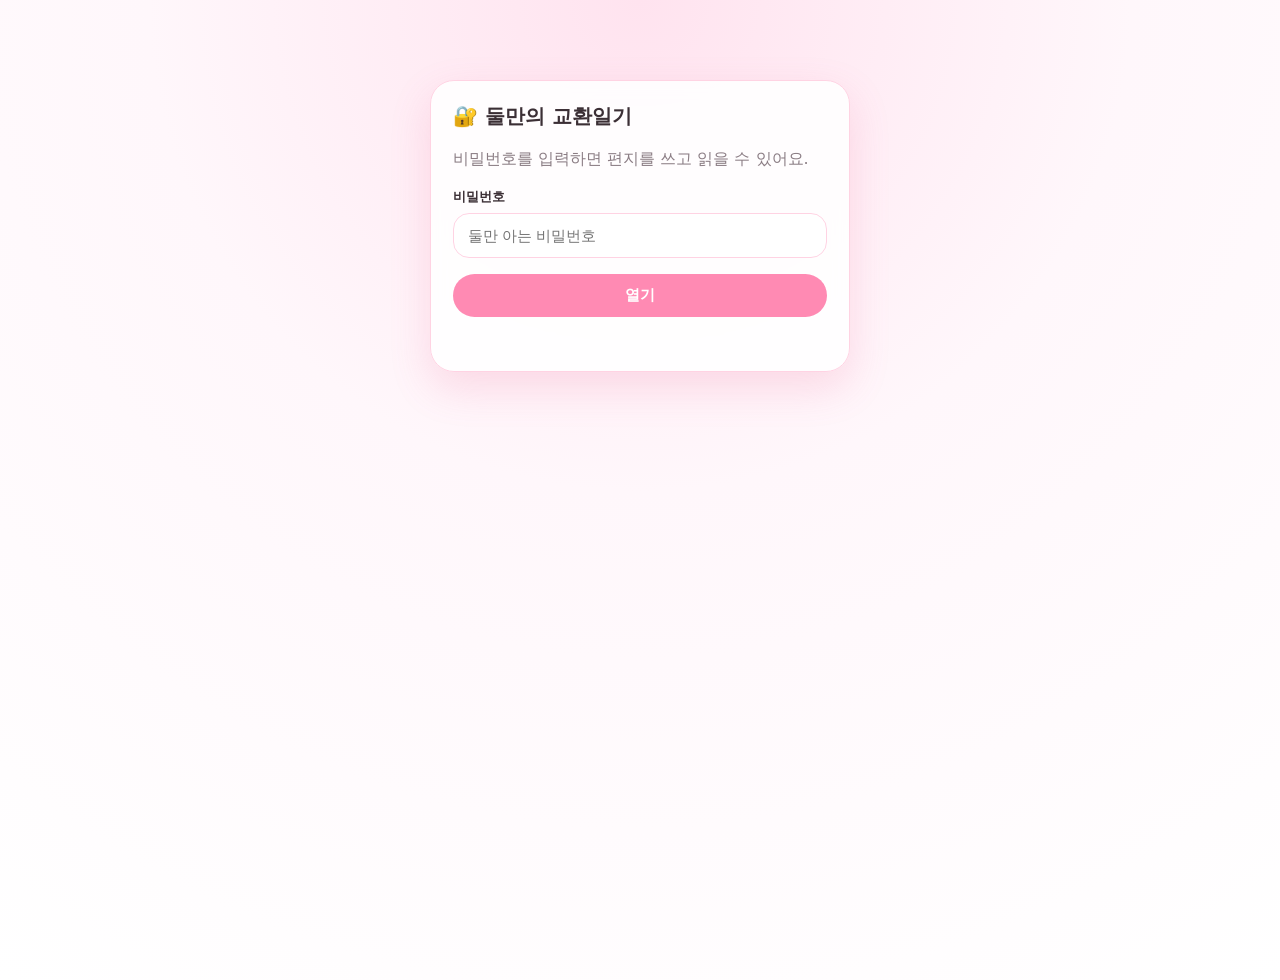
==== index.html @ 8d08efdd "Add files via upload" ====
<!doctype html>
<html lang="ko">
<head>
  <meta charset="UTF-8" />
  <meta name="viewport" content="width=device-width, initial-scale=1.0" />
  <title>예은 ♥ 준희 교환일기</title>
  <style>
    :root {
      --bg: #fff7fb;
      --card: #ffffff;
      --text: #3b2f35;
      --muted: #8b7d84;
      --pink: #ff8ab3;
      --pink-dark: #e85f91;
      --line: #ffd3e3;
      --shadow: 0 16px 40px rgba(232, 95, 145, 0.18);
    }

    * { box-sizing: border-box; }

    body {
      margin: 0;
      font-family: system-ui, -apple-system, BlinkMacSystemFont, "Segoe UI", sans-serif;
      background: radial-gradient(circle at top, #ffe3ef 0, var(--bg) 42%, #fff 100%);
      color: var(--text);
      min-height: 100vh;
    }

    header {
      padding: 34px 18px 18px;
      text-align: center;
    }

    header h1 {
      margin: 0;
      font-size: 28px;
      letter-spacing: -0.5px;
    }

    header p {
      margin: 10px 0 0;
      color: var(--muted);
      font-size: 14px;
    }

    .wrap {
      width: min(920px, calc(100% - 28px));
      margin: 0 auto 60px;
      display: grid;
      grid-template-columns: 1fr 1fr;
      gap: 18px;
    }

    .card {
      background: rgba(255, 255, 255, 0.88);
      border: 1px solid var(--line);
      border-radius: 24px;
      box-shadow: var(--shadow);
      padding: 22px;
      backdrop-filter: blur(8px);
    }

    .card h2 {
      margin: 0 0 16px;
      font-size: 20px;
    }

    label {
      display: block;
      font-weight: 700;
      font-size: 13px;
      margin: 14px 0 7px;
    }

    input, textarea, select {
      width: 100%;
      border: 1px solid var(--line);
      border-radius: 16px;
      padding: 13px 14px;
      font-size: 15px;
      color: var(--text);
      background: #fff;
      outline: none;
    }

    textarea {
      min-height: 220px;
      resize: vertical;
      line-height: 1.7;
    }

    input:focus, textarea:focus, select:focus {
      border-color: var(--pink);
      box-shadow: 0 0 0 4px rgba(255, 138, 179, 0.18);
    }

    button {
      border: 0;
      border-radius: 999px;
      padding: 12px 18px;
      font-weight: 800;
      cursor: pointer;
      font-size: 15px;
      transition: transform 0.15s ease, opacity 0.15s ease;
    }

    button:hover { transform: translateY(-1px); }
    button:disabled { opacity: 0.55; cursor: not-allowed; transform: none; }

    .primary {
      background: var(--pink);
      color: white;
      width: 100%;
      margin-top: 16px;
    }

    .ghost {
      background: #fff0f6;
      color: var(--pink-dark);
      border: 1px solid var(--line);
    }

    .row {
      display: flex;
      gap: 10px;
      align-items: center;
    }

    .row > * { flex: 1; }

    .status {
      margin-top: 12px;
      color: var(--muted);
      font-size: 13px;
      min-height: 20px;
    }

    .letters {
      display: flex;
      flex-direction: column;
      gap: 12px;
    }

    .letter-item {
      border: 1px solid var(--line);
      background: #fff;
      border-radius: 18px;
      padding: 15px;
      cursor: pointer;
    }

    .letter-item strong {
      display: block;
      margin-bottom: 5px;
      font-size: 16px;
    }

    .letter-meta {
      color: var(--muted);
      font-size: 12px;
    }

    dialog {
      border: 1px solid var(--line);
      border-radius: 24px;
      width: min(560px, calc(100% - 26px));
      padding: 0;
      box-shadow: var(--shadow);
    }

    dialog::backdrop { background: rgba(59, 47, 53, 0.28); }

    .modal {
      padding: 24px;
      background: #fff;
      border-radius: 24px;
    }

    .modal h3 {
      margin: 0 0 8px;
      font-size: 22px;
    }

    .modal .body {
      white-space: pre-wrap;
      line-height: 1.8;
      margin-top: 18px;
      background: #fff7fb;
      border: 1px solid var(--line);
      padding: 16px;
      border-radius: 18px;
    }

    .empty {
      color: var(--muted);
      text-align: center;
      padding: 34px 12px;
      border: 1px dashed var(--line);
      border-radius: 18px;
      background: #fffafd;
    }

    .top-actions {
      display: flex;
      justify-content: space-between;
      align-items: center;
      gap: 10px;
      margin-bottom: 16px;
    }

    .password-box {
      width: min(420px, calc(100% - 28px));
      margin: 80px auto;
    }

    .hidden { display: none; }

    @media (max-width: 760px) {
      .wrap { grid-template-columns: 1fr; }
      header h1 { font-size: 24px; }
    }
  </style>
</head>
<body>
  <section id="login" class="card password-box">
    <h2>🔐 둘만의 교환일기</h2>
    <p style="color: var(--muted); line-height: 1.6;">비밀번호를 입력하면 편지를 쓰고 읽을 수 있어요.</p>
    <label for="password">비밀번호</label>
    <input id="password" type="password" placeholder="둘만 아는 비밀번호" />
    <button class="primary" onclick="login()">열기</button>
    <div id="loginStatus" class="status"></div>
  </section>

  <main id="app" class="hidden">
    <header>
      <h1>💌 예은 ♥ 준희 교환일기</h1>
      <p>오늘의 마음을 편지처럼 남겨두기</p>
    </header>

    <section class="wrap">
      <div class="card">
        <h2>✍️ 편지 쓰기</h2>

        <div class="row">
          <div>
            <label for="writer">작성자</label>
            <select id="writer">
              <option value="예은">예은</option>
              <option value="준희">준희</option>
            </select>
          </div>
          <div>
            <label for="mood">오늘 기분</label>
            <input id="mood" placeholder="예: 보고싶음" />
          </div>
        </div>

        <label for="title">제목</label>
        <input id="title" placeholder="오늘 편지 제목" />

        <label for="content">내용</label>
        <textarea id="content" placeholder="여기에 편지를 써줘"></textarea>

        <button id="saveBtn" class="primary" onclick="saveLetter()">저장하기</button>
        <div id="saveStatus" class="status"></div>
      </div>

      <div class="card">
        <div class="top-actions">
          <h2 style="margin:0;">☷ 편지 목록</h2>
          <button class="ghost" onclick="loadLetters()">새로고침</button>
        </div>
        <div id="letters" class="letters">
          <div class="empty">아직 편지가 없어요.</div>
        </div>
      </div>
    </section>
  </main>

  <dialog id="letterDialog">
    <div class="modal">
      <h3 id="modalTitle"></h3>
      <div id="modalMeta" class="letter-meta"></div>
      <div id="modalBody" class="body"></div>
      <button class="primary" onclick="document.getElementById('letterDialog').close()">닫기</button>
    </div>
  </dialog>

  <script>
    // 1) 아래 주소를 Apps Script 배포 URL로 바꿔주세요.
    const API_URL = "여기에_Apps_Script_웹앱_URL_붙여넣기";

    // 2) 둘만 아는 비밀번호로 바꿔주세요.
    const PASSWORD = "0618";

    const $ = (id) => document.getElementById(id);

    function login() {
      if ($("password").value === PASSWORD) {
        $("login").classList.add("hidden");
        $("app").classList.remove("hidden");
        loadLetters();
      } else {
        $("loginStatus").textContent = "비밀번호가 달라요 ㅠㅠ";
      }
    }

    $("password").addEventListener("keydown", (e) => {
      if (e.key === "Enter") login();
    });

    async function saveLetter() {
      const writer = $("writer").value.trim();
      const mood = $("mood").value.trim();
      const title = $("title").value.trim();
      const content = $("content").value.trim();

      if (!title || !content) {
        $("saveStatus").textContent = "제목이랑 내용을 둘 다 적어줘!";
        return;
      }

      if (!API_URL.includes("script.google.com")) {
        $("saveStatus").textContent = "먼저 API_URL에 Apps Script 주소를 넣어야 해요.";
        return;
      }

      $("saveBtn").disabled = true;
      $("saveStatus").textContent = "저장 중...";

      try {
        const res = await fetch(API_URL, {
          method: "POST",
          mode: "cors",
          headers: { "Content-Type": "text/plain;charset=utf-8" },
          body: JSON.stringify({ writer, mood, title, content })
        });

        const data = await res.json();
        if (!data.ok) throw new Error(data.message || "저장 실패");

        $("title").value = "";
        $("content").value = "";
        $("mood").value = "";
        $("saveStatus").textContent = "저장 완료 💗";
        await loadLetters();
      } catch (err) {
        $("saveStatus").textContent = "저장에 실패했어요. Apps Script 설정을 확인해줘.";
      } finally {
        $("saveBtn").disabled = false;
      }
    }

    async function loadLetters() {
      const box = $("letters");

      if (!API_URL.includes("script.google.com")) {
        box.innerHTML = `<div class="empty">API_URL을 넣으면 편지 목록이 보여요.</div>`;
        return;
      }

      box.innerHTML = `<div class="empty">불러오는 중...</div>`;

      try {
        const res = await fetch(API_URL);
        const data = await res.json();
        const letters = data.letters || [];

        if (letters.length === 0) {
          box.innerHTML = `<div class="empty">아직 편지가 없어요.</div>`;
          return;
        }

        box.innerHTML = "";
        letters.reverse().forEach((letter) => {
          const item = document.createElement("div");
          item.className = "letter-item";
          item.innerHTML = `
            <strong>✉️ ${escapeHtml(letter.title)}</strong>
            <div class="letter-meta">${escapeHtml(letter.writer)} · ${formatDate(letter.date)} ${letter.mood ? "· " + escapeHtml(letter.mood) : ""}</div>
          `;
          item.onclick = () => openLetter(letter);
          box.appendChild(item);
        });
      } catch (err) {
        box.innerHTML = `<div class="empty">편지를 불러오지 못했어요.</div>`;
      }
    }

    function openLetter(letter) {
      $("modalTitle").textContent = `✉️ ${letter.title}`;
      $("modalMeta").textContent = `${letter.writer} · ${formatDate(letter.date)}${letter.mood ? " · " + letter.mood : ""}`;
      $("modalBody").textContent = letter.content;
      $("letterDialog").showModal();
    }

    function formatDate(value) {
      if (!value) return "";
      const d = new Date(value);
      if (Number.isNaN(d.getTime())) return value;
      return d.toLocaleString("ko-KR", {
        year: "numeric",
        month: "2-digit",
        day: "2-digit",
        hour: "2-digit",
        minute: "2-digit"
      });
    }

    function escapeHtml(str = "") {
      return String(str)
        .replaceAll("&", "&amp;")
        .replaceAll("<", "&lt;")
        .replaceAll(">", "&gt;")
        .replaceAll('"', "&quot;")
        .replaceAll("'", "&#039;");
    }
  </script>
</body>
</html>
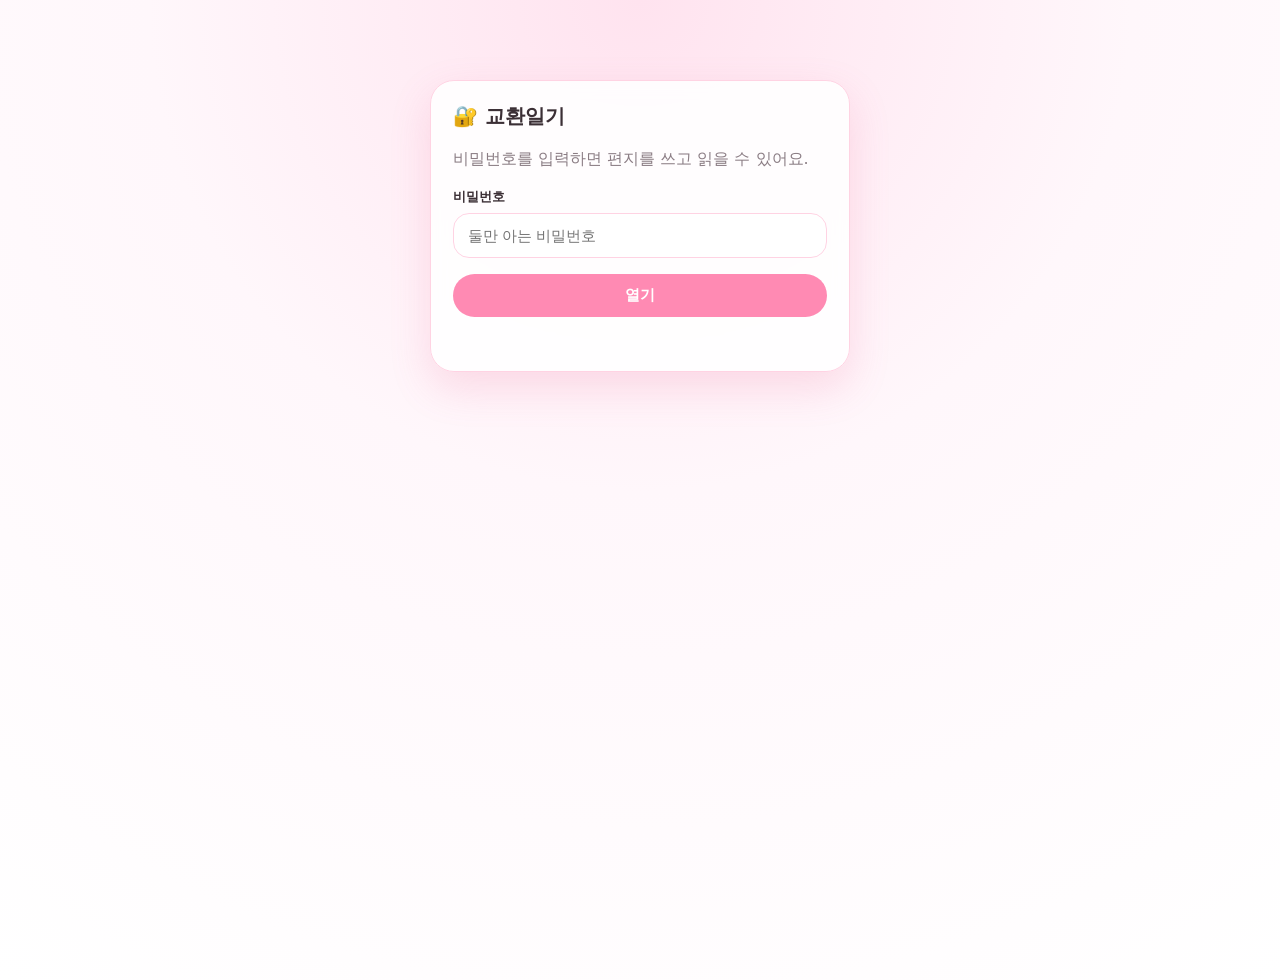
==== commit 99e42be6: "Update index.html" ====
--- a/index.html
+++ b/index.html
@@ -3,7 +3,7 @@
 <head>
   <meta charset="UTF-8" />
   <meta name="viewport" content="width=device-width, initial-scale=1.0" />
-  <title>예은 ♥ 준희 교환일기</title>
+  <title>교환일기</title>
   <style>
     :root {
       --bg: #fff7fb;
@@ -223,7 +223,7 @@
 </head>
 <body>
   <section id="login" class="card password-box">
-    <h2>🔐 둘만의 교환일기</h2>
+    <h2>🔐 교환일기</h2>
     <p style="color: var(--muted); line-height: 1.6;">비밀번호를 입력하면 편지를 쓰고 읽을 수 있어요.</p>
     <label for="password">비밀번호</label>
     <input id="password" type="password" placeholder="둘만 아는 비밀번호" />
@@ -233,8 +233,8 @@
 
   <main id="app" class="hidden">
     <header>
-      <h1>💌 예은 ♥ 준희 교환일기</h1>
-      <p>오늘의 마음을 편지처럼 남겨두기</p>
+      <h1>💌 교환일기</h1>
+     
     </header>
 
     <section class="wrap">
@@ -259,7 +259,7 @@
         <input id="title" placeholder="오늘 편지 제목" />
 
         <label for="content">내용</label>
-        <textarea id="content" placeholder="여기에 편지를 써줘"></textarea>
+        <textarea id="content" placeholder="여기에 편지를 써주새용"></textarea>
 
         <button id="saveBtn" class="primary" onclick="saveLetter()">저장하기</button>
         <div id="saveStatus" class="status"></div>
@@ -288,10 +288,10 @@
 
   <script>
     // 1) 아래 주소를 Apps Script 배포 URL로 바꿔주세요.
-    const API_URL = "여기에_Apps_Script_웹앱_URL_붙여넣기";
+    const API_URL = "https://script.google.com/macros/s/AKfycbyynvVXpUrsFe2iYRCRnxsa_nQRCQSwpBVpnnAiaPPdV8CN2cTUAwvmNbiX4s_1prccOw/exec";
 
     // 2) 둘만 아는 비밀번호로 바꿔주세요.
-    const PASSWORD = "0618";
+    const PASSWORD = "0418";
 
     const $ = (id) => document.getElementById(id);
 
@@ -316,7 +316,7 @@
       const content = $("content").value.trim();
 
       if (!title || !content) {
-        $("saveStatus").textContent = "제목이랑 내용을 둘 다 적어줘!";
+        $("saveStatus").textContent = "제목이랑 내용을 둘 다 적어주용";
         return;
       }
 
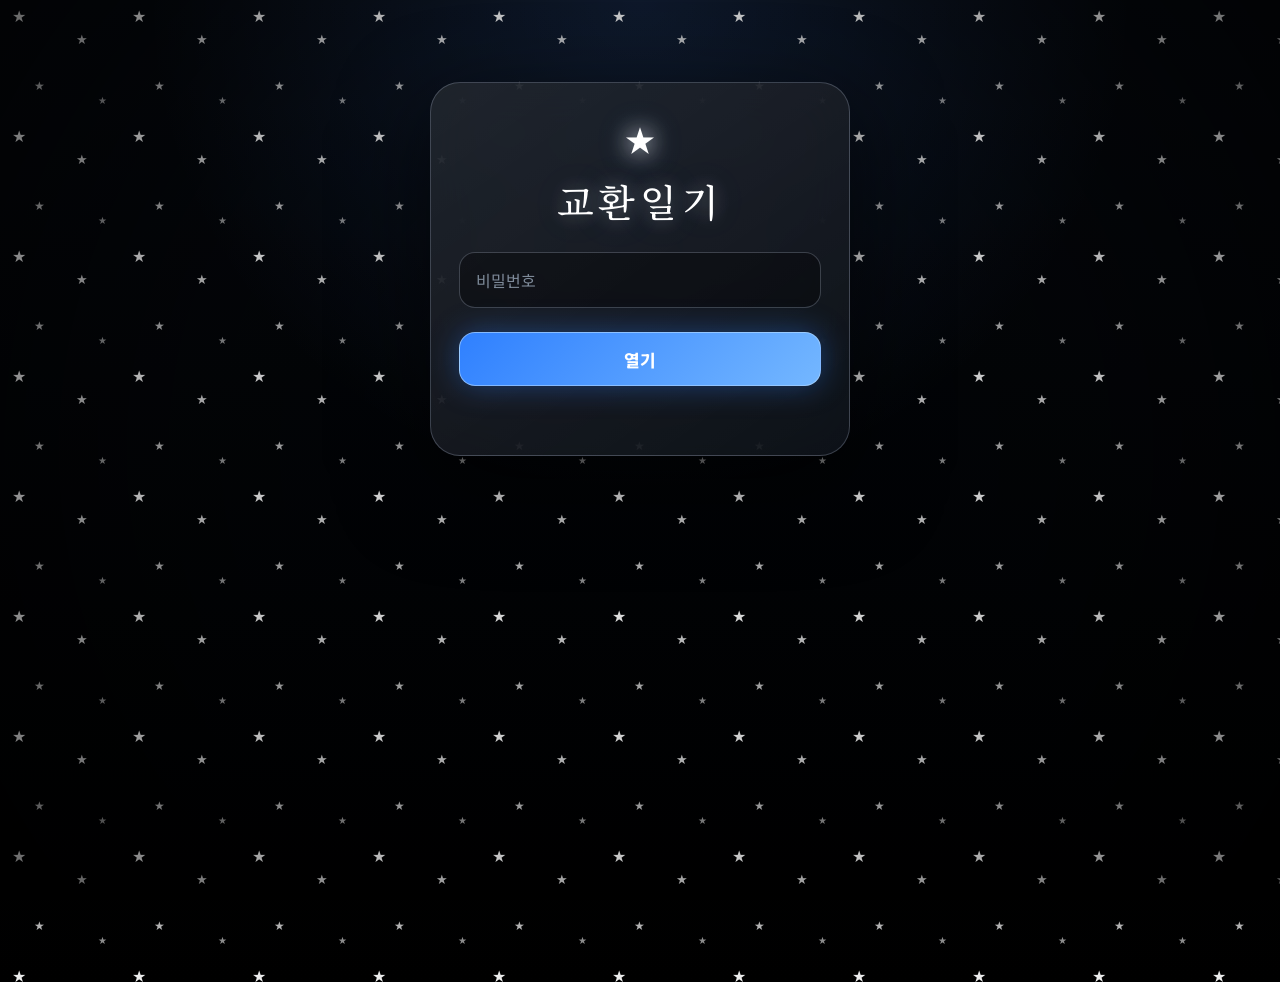
==== commit bc6bba41: "Add files via upload" ====
--- a/index.html
+++ b/index.html
@@ -4,244 +4,31 @@
   <meta charset="UTF-8" />
   <meta name="viewport" content="width=device-width, initial-scale=1.0" />
   <title>교환일기</title>
-  <style>
-    :root {
-      --bg: #fff7fb;
-      --card: #ffffff;
-      --text: #3b2f35;
-      --muted: #8b7d84;
-      --pink: #ff8ab3;
-      --pink-dark: #e85f91;
-      --line: #ffd3e3;
-      --shadow: 0 16px 40px rgba(232, 95, 145, 0.18);
-    }
-
-    * { box-sizing: border-box; }
-
-    body {
-      margin: 0;
-      font-family: system-ui, -apple-system, BlinkMacSystemFont, "Segoe UI", sans-serif;
-      background: radial-gradient(circle at top, #ffe3ef 0, var(--bg) 42%, #fff 100%);
-      color: var(--text);
-      min-height: 100vh;
-    }
-
-    header {
-      padding: 34px 18px 18px;
-      text-align: center;
-    }
-
-    header h1 {
-      margin: 0;
-      font-size: 28px;
-      letter-spacing: -0.5px;
-    }
-
-    header p {
-      margin: 10px 0 0;
-      color: var(--muted);
-      font-size: 14px;
-    }
-
-    .wrap {
-      width: min(920px, calc(100% - 28px));
-      margin: 0 auto 60px;
-      display: grid;
-      grid-template-columns: 1fr 1fr;
-      gap: 18px;
-    }
-
-    .card {
-      background: rgba(255, 255, 255, 0.88);
-      border: 1px solid var(--line);
-      border-radius: 24px;
-      box-shadow: var(--shadow);
-      padding: 22px;
-      backdrop-filter: blur(8px);
-    }
-
-    .card h2 {
-      margin: 0 0 16px;
-      font-size: 20px;
-    }
-
-    label {
-      display: block;
-      font-weight: 700;
-      font-size: 13px;
-      margin: 14px 0 7px;
-    }
-
-    input, textarea, select {
-      width: 100%;
-      border: 1px solid var(--line);
-      border-radius: 16px;
-      padding: 13px 14px;
-      font-size: 15px;
-      color: var(--text);
-      background: #fff;
-      outline: none;
-    }
-
-    textarea {
-      min-height: 220px;
-      resize: vertical;
-      line-height: 1.7;
-    }
-
-    input:focus, textarea:focus, select:focus {
-      border-color: var(--pink);
-      box-shadow: 0 0 0 4px rgba(255, 138, 179, 0.18);
-    }
-
-    button {
-      border: 0;
-      border-radius: 999px;
-      padding: 12px 18px;
-      font-weight: 800;
-      cursor: pointer;
-      font-size: 15px;
-      transition: transform 0.15s ease, opacity 0.15s ease;
-    }
-
-    button:hover { transform: translateY(-1px); }
-    button:disabled { opacity: 0.55; cursor: not-allowed; transform: none; }
-
-    .primary {
-      background: var(--pink);
-      color: white;
-      width: 100%;
-      margin-top: 16px;
-    }
-
-    .ghost {
-      background: #fff0f6;
-      color: var(--pink-dark);
-      border: 1px solid var(--line);
-    }
-
-    .row {
-      display: flex;
-      gap: 10px;
-      align-items: center;
-    }
-
-    .row > * { flex: 1; }
-
-    .status {
-      margin-top: 12px;
-      color: var(--muted);
-      font-size: 13px;
-      min-height: 20px;
-    }
-
-    .letters {
-      display: flex;
-      flex-direction: column;
-      gap: 12px;
-    }
-
-    .letter-item {
-      border: 1px solid var(--line);
-      background: #fff;
-      border-radius: 18px;
-      padding: 15px;
-      cursor: pointer;
-    }
-
-    .letter-item strong {
-      display: block;
-      margin-bottom: 5px;
-      font-size: 16px;
-    }
-
-    .letter-meta {
-      color: var(--muted);
-      font-size: 12px;
-    }
-
-    dialog {
-      border: 1px solid var(--line);
-      border-radius: 24px;
-      width: min(560px, calc(100% - 26px));
-      padding: 0;
-      box-shadow: var(--shadow);
-    }
-
-    dialog::backdrop { background: rgba(59, 47, 53, 0.28); }
-
-    .modal {
-      padding: 24px;
-      background: #fff;
-      border-radius: 24px;
-    }
-
-    .modal h3 {
-      margin: 0 0 8px;
-      font-size: 22px;
-    }
-
-    .modal .body {
-      white-space: pre-wrap;
-      line-height: 1.8;
-      margin-top: 18px;
-      background: #fff7fb;
-      border: 1px solid var(--line);
-      padding: 16px;
-      border-radius: 18px;
-    }
-
-    .empty {
-      color: var(--muted);
-      text-align: center;
-      padding: 34px 12px;
-      border: 1px dashed var(--line);
-      border-radius: 18px;
-      background: #fffafd;
-    }
-
-    .top-actions {
-      display: flex;
-      justify-content: space-between;
-      align-items: center;
-      gap: 10px;
-      margin-bottom: 16px;
-    }
-
-    .password-box {
-      width: min(420px, calc(100% - 28px));
-      margin: 80px auto;
-    }
-
-    .hidden { display: none; }
-
-    @media (max-width: 760px) {
-      .wrap { grid-template-columns: 1fr; }
-      header h1 { font-size: 24px; }
-    }
-  </style>
+  <link rel="stylesheet" href="style.css" />
 </head>
 <body>
-  <section id="login" class="card password-box">
-    <h2>🔐 교환일기</h2>
-    <p style="color: var(--muted); line-height: 1.6;">비밀번호를 입력하면 편지를 쓰고 읽을 수 있어요.</p>
-    <label for="password">비밀번호</label>
-    <input id="password" type="password" placeholder="둘만 아는 비밀번호" />
+  <section id="login" class="login-card">
+    <div class="mini-star">★</div>
+    <h1>교환일기</h1>
+    <input id="password" type="password" placeholder="비밀번호" autocomplete="off" />
     <button class="primary" onclick="login()">열기</button>
     <div id="loginStatus" class="status"></div>
   </section>
 
-  <main id="app" class="hidden">
-    <header>
-      <h1>💌 교환일기</h1>
-     
+  <main id="app" class="page hidden">
+    <header class="hero">
+      <div class="mini-star">★</div>
+      <h1>교환일기</h1>
     </header>
 
-    <section class="wrap">
-      <div class="card">
-        <h2>✍️ 편지 쓰기</h2>
+    <section class="grid">
+      <article class="panel write-panel">
+        <div class="panel-head">
+          <h2>편지 쓰기</h2>
+          <span>✦</span>
+        </div>
 
-        <div class="row">
+        <div class="two-col">
           <div>
             <label for="writer">작성자</label>
             <select id="writer">
@@ -256,165 +43,43 @@
         </div>
 
         <label for="title">제목</label>
-        <input id="title" placeholder="오늘 편지 제목" />
+        <input id="title" placeholder="제목을 입력해주세요" />
 
         <label for="content">내용</label>
-        <textarea id="content" placeholder="여기에 편지를 써주새용"></textarea>
+        <textarea id="content" placeholder="오늘의 이야기를 적어보세요"></textarea>
 
-        <button id="saveBtn" class="primary" onclick="saveLetter()">저장하기</button>
+        <button id="saveBtn" class="primary" onclick="saveLetter()">편지 보내기</button>
         <div id="saveStatus" class="status"></div>
-      </div>
+      </article>
 
-      <div class="card">
-        <div class="top-actions">
-          <h2 style="margin:0;">☷ 편지 목록</h2>
-          <button class="ghost" onclick="loadLetters()">새로고침</button>
+      <article class="panel list-panel">
+        <div class="panel-head">
+          <h2>편지 목록</h2>
+          <button class="icon-btn" onclick="loadLetters()" title="새로고침">↻</button>
         </div>
+
         <div id="letters" class="letters">
           <div class="empty">아직 편지가 없어요.</div>
         </div>
-      </div>
+        <div id="count" class="count"></div>
+      </article>
     </section>
+
+    <footer>© 2026 교환일기</footer>
   </main>
 
   <dialog id="letterDialog">
     <div class="modal">
       <h3 id="modalTitle"></h3>
       <div id="modalMeta" class="letter-meta"></div>
-      <div id="modalBody" class="body"></div>
-      <button class="primary" onclick="document.getElementById('letterDialog').close()">닫기</button>
+      <div id="modalBody" class="modal-body"></div>
+      <div class="modal-actions">
+        <button class="secondary" onclick="document.getElementById('letterDialog').close()">닫기</button>
+        <button id="modalDeleteBtn" class="danger">삭제하기</button>
+      </div>
     </div>
   </dialog>
 
-  <script>
-    // 1) 아래 주소를 Apps Script 배포 URL로 바꿔주세요.
-    const API_URL = "https://script.google.com/macros/s/AKfycbyynvVXpUrsFe2iYRCRnxsa_nQRCQSwpBVpnnAiaPPdV8CN2cTUAwvmNbiX4s_1prccOw/exec";
-
-    // 2) 둘만 아는 비밀번호로 바꿔주세요.
-    const PASSWORD = "0418";
-
-    const $ = (id) => document.getElementById(id);
-
-    function login() {
-      if ($("password").value === PASSWORD) {
-        $("login").classList.add("hidden");
-        $("app").classList.remove("hidden");
-        loadLetters();
-      } else {
-        $("loginStatus").textContent = "비밀번호가 달라요 ㅠㅠ";
-      }
-    }
-
-    $("password").addEventListener("keydown", (e) => {
-      if (e.key === "Enter") login();
-    });
-
-    async function saveLetter() {
-      const writer = $("writer").value.trim();
-      const mood = $("mood").value.trim();
-      const title = $("title").value.trim();
-      const content = $("content").value.trim();
-
-      if (!title || !content) {
-        $("saveStatus").textContent = "제목이랑 내용을 둘 다 적어주용";
-        return;
-      }
-
-      if (!API_URL.includes("script.google.com")) {
-        $("saveStatus").textContent = "먼저 API_URL에 Apps Script 주소를 넣어야 해요.";
-        return;
-      }
-
-      $("saveBtn").disabled = true;
-      $("saveStatus").textContent = "저장 중...";
-
-      try {
-        const res = await fetch(API_URL, {
-          method: "POST",
-          mode: "cors",
-          headers: { "Content-Type": "text/plain;charset=utf-8" },
-          body: JSON.stringify({ writer, mood, title, content })
-        });
-
-        const data = await res.json();
-        if (!data.ok) throw new Error(data.message || "저장 실패");
-
-        $("title").value = "";
-        $("content").value = "";
-        $("mood").value = "";
-        $("saveStatus").textContent = "저장 완료 💗";
-        await loadLetters();
-      } catch (err) {
-        $("saveStatus").textContent = "저장에 실패했어요. Apps Script 설정을 확인해줘.";
-      } finally {
-        $("saveBtn").disabled = false;
-      }
-    }
-
-    async function loadLetters() {
-      const box = $("letters");
-
-      if (!API_URL.includes("script.google.com")) {
-        box.innerHTML = `<div class="empty">API_URL을 넣으면 편지 목록이 보여요.</div>`;
-        return;
-      }
-
-      box.innerHTML = `<div class="empty">불러오는 중...</div>`;
-
-      try {
-        const res = await fetch(API_URL);
-        const data = await res.json();
-        const letters = data.letters || [];
-
-        if (letters.length === 0) {
-          box.innerHTML = `<div class="empty">아직 편지가 없어요.</div>`;
-          return;
-        }
-
-        box.innerHTML = "";
-        letters.reverse().forEach((letter) => {
-          const item = document.createElement("div");
-          item.className = "letter-item";
-          item.innerHTML = `
-            <strong>✉️ ${escapeHtml(letter.title)}</strong>
-            <div class="letter-meta">${escapeHtml(letter.writer)} · ${formatDate(letter.date)} ${letter.mood ? "· " + escapeHtml(letter.mood) : ""}</div>
-          `;
-          item.onclick = () => openLetter(letter);
-          box.appendChild(item);
-        });
-      } catch (err) {
-        box.innerHTML = `<div class="empty">편지를 불러오지 못했어요.</div>`;
-      }
-    }
-
-    function openLetter(letter) {
-      $("modalTitle").textContent = `✉️ ${letter.title}`;
-      $("modalMeta").textContent = `${letter.writer} · ${formatDate(letter.date)}${letter.mood ? " · " + letter.mood : ""}`;
-      $("modalBody").textContent = letter.content;
-      $("letterDialog").showModal();
-    }
-
-    function formatDate(value) {
-      if (!value) return "";
-      const d = new Date(value);
-      if (Number.isNaN(d.getTime())) return value;
-      return d.toLocaleString("ko-KR", {
-        year: "numeric",
-        month: "2-digit",
-        day: "2-digit",
-        hour: "2-digit",
-        minute: "2-digit"
-      });
-    }
-
-    function escapeHtml(str = "") {
-      return String(str)
-        .replaceAll("&", "&amp;")
-        .replaceAll("<", "&lt;")
-        .replaceAll(">", "&gt;")
-        .replaceAll('"', "&quot;")
-        .replaceAll("'", "&#039;");
-    }
-  </script>
+  <script src="script.js"></script>
 </body>
 </html>
--- a/style.css
+++ b/style.css
@@ -0,0 +1,363 @@
+@import url('https://fonts.googleapis.com/css2?family=Noto+Serif+KR:wght@400;500;600;700&family=Gowun+Batang:wght@400;700&family=Noto+Sans+KR:wght@400;500;700;800&display=swap');
+
+:root {
+  --bg: #020304;
+  --panel: rgba(10, 15, 22, 0.78);
+  --panel-strong: rgba(12, 19, 29, 0.92);
+  --text: #f5f7fb;
+  --muted: #9eaabc;
+  --blue: #74b7ff;
+  --blue-deep: #2f80ff;
+  --line: rgba(215, 229, 255, 0.22);
+  --danger: #ff7281;
+  --shadow: 0 28px 90px rgba(0, 0, 0, 0.62);
+}
+
+* {
+  box-sizing: border-box;
+  -webkit-tap-highlight-color: transparent;
+}
+
+html, body {
+  margin: 0;
+  min-height: 100%;
+}
+
+body {
+  min-height: 100vh;
+  color: var(--text);
+  font-family: "Noto Sans KR", system-ui, sans-serif;
+  background-color: var(--bg);
+  background-image:
+    url("data:image/svg+xml,%3Csvg width='120' height='120' viewBox='0 0 120 120' xmlns='http://www.w3.org/2000/svg'%3E%3Ctext x='12' y='22' font-size='16' fill='%23ffffff' fill-opacity='.92'%3E%E2%98%85%3C/text%3E%3Ctext x='76' y='44' font-size='13' fill='%23ffffff' fill-opacity='.78'%3E%E2%98%85%3C/text%3E%3Ctext x='34' y='90' font-size='12' fill='%23ffffff' fill-opacity='.70'%3E%E2%98%85%3C/text%3E%3Ctext x='98' y='104' font-size='10' fill='%23ffffff' fill-opacity='.55'%3E%E2%98%85%3C/text%3E%3C/svg%3E"),
+    radial-gradient(circle at 50% 0%, rgba(80, 145, 255, 0.16), transparent 42%),
+    linear-gradient(180deg, #05080d 0%, #000 100%);
+  background-size: 120px 120px, 100% 100%, 100% 100%;
+  overflow-x: hidden;
+}
+
+body::before {
+  content: "";
+  position: fixed;
+  inset: 0;
+  pointer-events: none;
+  background: radial-gradient(circle at center, transparent 0%, rgba(0, 0, 0, .18) 58%, rgba(0, 0, 0, .58) 100%);
+}
+
+button, input, textarea, select {
+  font: inherit;
+}
+
+.hidden { display: none !important; }
+
+.login-card {
+  position: relative;
+  z-index: 1;
+  width: min(420px, calc(100% - 34px));
+  margin: 82px auto;
+  padding: 34px 28px;
+  text-align: center;
+  background: linear-gradient(145deg, rgba(255,255,255,.09), rgba(255,255,255,.025)), var(--panel);
+  border: 1px solid var(--line);
+  border-radius: 30px;
+  box-shadow: var(--shadow);
+  backdrop-filter: blur(22px);
+}
+
+.mini-star {
+  margin-bottom: 12px;
+  color: #fff;
+  font-size: 30px;
+  text-shadow: 0 0 22px rgba(255,255,255,.95), 0 0 34px rgba(116,183,255,.44);
+}
+
+.login-card h1,
+.hero h1 {
+  margin: 0;
+  font-family: "Noto Serif KR", "Gowun Batang", serif;
+  font-weight: 500;
+  letter-spacing: .12em;
+  color: #fff;
+  text-shadow: 0 0 18px rgba(255,255,255,.32), 0 0 46px rgba(116,183,255,.20);
+}
+
+.login-card h1 { font-size: 38px; margin-bottom: 24px; }
+
+.page {
+  position: relative;
+  z-index: 1;
+  width: min(1120px, calc(100% - 34px));
+  margin: 0 auto;
+  padding: 62px 0 44px;
+}
+
+.hero {
+  text-align: center;
+  margin-bottom: 52px;
+}
+
+.hero h1 {
+  font-size: clamp(56px, 9vw, 104px);
+  line-height: 1.05;
+}
+
+.hero::after {
+  content: "";
+  display: block;
+  width: min(360px, 68vw);
+  height: 1px;
+  margin: 24px auto 0;
+  background: linear-gradient(90deg, transparent, rgba(180,212,255,.70), transparent);
+}
+
+.grid {
+  display: grid;
+  grid-template-columns: 1fr 1fr;
+  gap: 28px;
+  align-items: start;
+}
+
+.panel {
+  min-width: 0;
+  padding: 30px;
+  border-radius: 30px;
+  background: linear-gradient(145deg, rgba(255,255,255,.075), rgba(255,255,255,.025)), var(--panel);
+  border: 1px solid var(--line);
+  box-shadow: var(--shadow);
+  backdrop-filter: blur(22px);
+}
+
+.panel-head {
+  display: flex;
+  align-items: center;
+  justify-content: space-between;
+  gap: 16px;
+  margin-bottom: 24px;
+}
+
+.panel-head h2 {
+  margin: 0;
+  font-family: "Gowun Batang", "Noto Serif KR", serif;
+  font-size: 29px;
+  letter-spacing: -.04em;
+}
+
+.panel-head span {
+  color: var(--blue);
+  font-size: 28px;
+  text-shadow: 0 0 22px rgba(116,183,255,.75);
+}
+
+.two-col {
+  display: grid;
+  grid-template-columns: 1fr 1fr;
+  gap: 12px;
+}
+
+label {
+  display: block;
+  margin: 18px 0 8px;
+  color: #edf4ff;
+  font-size: 14px;
+  font-weight: 700;
+}
+
+input, textarea, select {
+  width: 100%;
+  border: 1px solid rgba(215,229,255,.23);
+  background: rgba(0,0,0,.34);
+  color: white;
+  border-radius: 16px;
+  padding: 15px 16px;
+  font-size: 16px;
+  outline: none;
+}
+
+textarea {
+  min-height: 238px;
+  resize: vertical;
+  line-height: 1.78;
+}
+
+input::placeholder, textarea::placeholder { color: #7e8a99; }
+input:focus, textarea:focus, select:focus {
+  border-color: rgba(116,183,255,.85);
+  box-shadow: 0 0 0 4px rgba(116,183,255,.13);
+}
+
+.primary {
+  width: 100%;
+  margin-top: 24px;
+  min-height: 54px;
+  border: 1px solid rgba(182,218,255,.6);
+  border-radius: 16px;
+  color: white;
+  background: linear-gradient(135deg, var(--blue-deep), var(--blue));
+  font-size: 17px;
+  font-weight: 800;
+  cursor: pointer;
+  box-shadow: 0 0 30px rgba(47,128,255,.38);
+  transition: .16s ease;
+}
+
+.primary:hover { transform: translateY(-1px); }
+.primary:disabled { opacity: .55; cursor: not-allowed; transform: none; }
+
+.icon-btn {
+  width: 42px;
+  height: 42px;
+  border: 1px solid rgba(215,229,255,.18);
+  border-radius: 14px;
+  color: var(--blue);
+  background: rgba(255,255,255,.045);
+  cursor: pointer;
+  font-size: 22px;
+}
+
+.status, .count {
+  min-height: 22px;
+  margin-top: 13px;
+  color: var(--muted);
+  font-size: 14px;
+  text-align: center;
+}
+
+.letters {
+  display: flex;
+  flex-direction: column;
+  gap: 14px;
+}
+
+.letter-item {
+  display: grid;
+  grid-template-columns: 1fr auto auto;
+  gap: 12px;
+  align-items: center;
+  padding: 18px;
+  border: 1px solid rgba(215,229,255,.17);
+  border-radius: 20px;
+  background: rgba(255,255,255,.052);
+  transition: .17s ease;
+}
+
+.letter-item:hover {
+  transform: translateY(-1px);
+  background: rgba(255,255,255,.082);
+}
+
+.letter-main { min-width: 0; cursor: pointer; }
+.letter-title {
+  margin-bottom: 8px;
+  font-weight: 800;
+  font-size: 18px;
+  word-break: break-word;
+}
+.letter-meta { color: var(--muted); font-size: 13px; line-height: 1.45; }
+.arrow { font-size: 30px; color: #fff; opacity: .75; }
+
+.delete-btn, .danger, .secondary {
+  border-radius: 14px;
+  padding: 12px 14px;
+  cursor: pointer;
+  font-weight: 800;
+}
+
+.delete-btn, .danger {
+  border: 1px solid rgba(255,114,129,.35);
+  background: rgba(255,114,129,.08);
+  color: #ff8c98;
+}
+.secondary {
+  border: 1px solid rgba(215,229,255,.25);
+  background: rgba(255,255,255,.06);
+  color: white;
+}
+
+.empty {
+  padding: 42px 14px;
+  text-align: center;
+  color: var(--muted);
+  border: 1px dashed rgba(215,229,255,.22);
+  border-radius: 20px;
+  background: rgba(255,255,255,.035);
+}
+
+footer {
+  margin: 62px 0 10px;
+  text-align: center;
+  color: #8d98aa;
+  font-size: 14px;
+}
+
+dialog {
+  width: min(620px, calc(100% - 28px));
+  padding: 0;
+  border: 1px solid var(--line);
+  border-radius: 28px;
+  color: white;
+  background: transparent;
+  box-shadow: var(--shadow);
+}
+
+dialog::backdrop {
+  background: rgba(0,0,0,.72);
+  backdrop-filter: blur(6px);
+}
+
+.modal {
+  padding: 30px;
+  border-radius: 28px;
+  background: var(--panel-strong);
+  border: 1px solid var(--line);
+}
+
+.modal h3 {
+  margin: 0 0 10px;
+  font-family: "Gowun Batang", "Noto Serif KR", serif;
+  font-size: 31px;
+  word-break: break-word;
+}
+
+.modal-body {
+  margin-top: 22px;
+  padding: 20px;
+  border: 1px solid rgba(215,229,255,.17);
+  border-radius: 20px;
+  background: rgba(255,255,255,.052);
+  white-space: pre-wrap;
+  line-height: 1.86;
+  word-break: break-word;
+}
+
+.modal-actions {
+  display: flex;
+  gap: 12px;
+  margin-top: 20px;
+}
+.modal-actions button { flex: 1; }
+
+::-webkit-scrollbar { width: 10px; }
+::-webkit-scrollbar-track { background: #030507; }
+::-webkit-scrollbar-thumb { background: #1e3350; border-radius: 999px; }
+
+@media (max-width: 860px) {
+  .page { width: calc(100% - 24px); padding-top: 38px; }
+  .hero { margin-bottom: 32px; }
+  .grid { grid-template-columns: 1fr; gap: 20px; }
+  .panel { padding: 22px; border-radius: 24px; }
+  .panel-head h2 { font-size: 25px; }
+  .two-col { grid-template-columns: 1fr; gap: 0; }
+  textarea { min-height: 190px; }
+  .letter-item { grid-template-columns: 1fr auto; }
+  .arrow { display: none; }
+  .login-card { margin-top: 54px; }
+  .modal { padding: 22px; }
+}
+
+@media (max-width: 430px) {
+  .hero h1 { font-size: 54px; }
+  .login-card h1 { font-size: 34px; }
+  .panel { padding: 19px; }
+  .letter-item { padding: 15px; }
+  .delete-btn { padding: 10px 11px; }
+}
